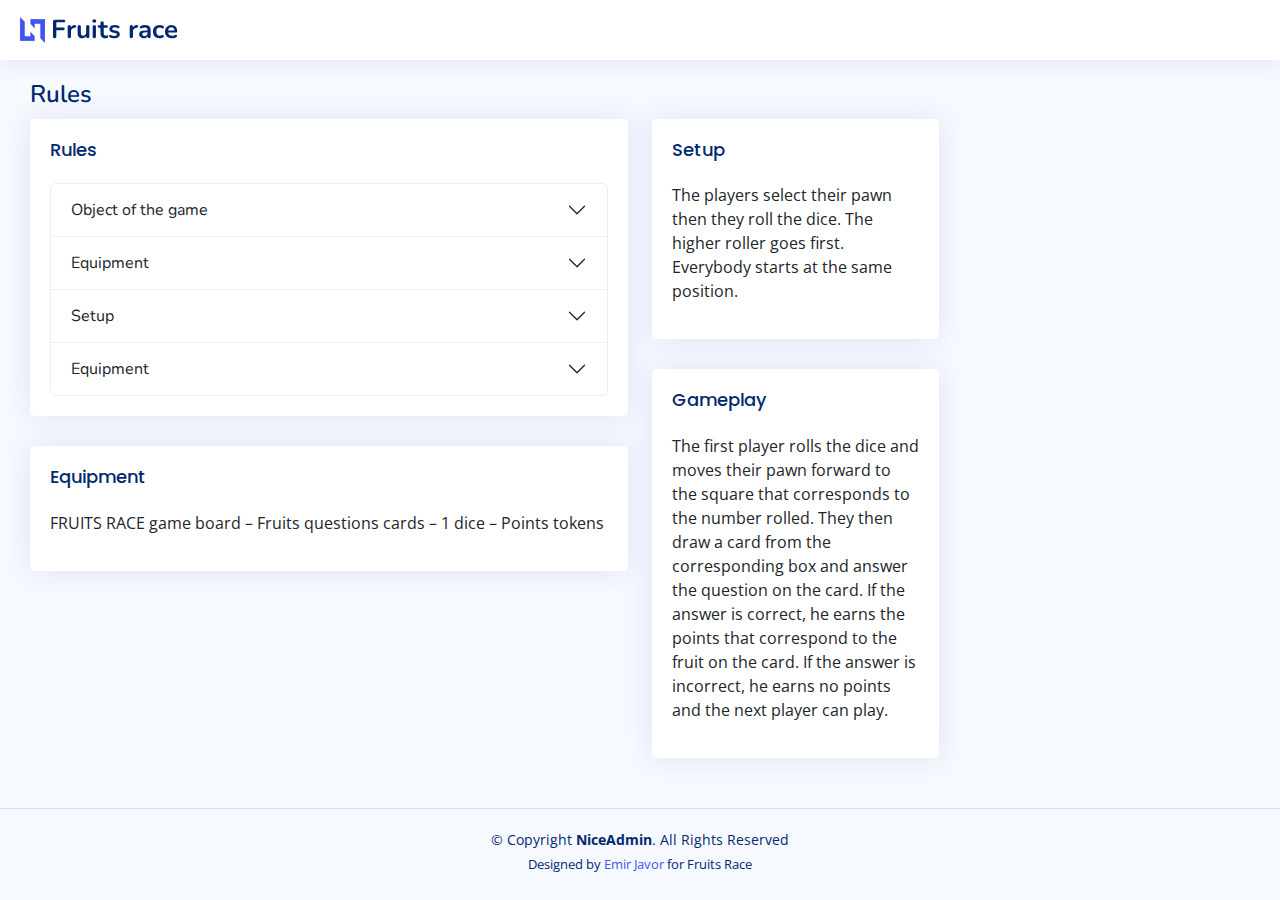
==== pages-blank.html @ c9bd0998 "first commit" ====
<!DOCTYPE html>
<html lang="en">

<head>
  <meta charset="utf-8">
  <meta content="width=device-width, initial-scale=1.0" name="viewport">

  <title>Fruits Race</title>
  <meta content="" name="description">
  <meta content="" name="keywords">

  <!-- Favicons -->
  <link href="assets/img/favicon.png" rel="icon">
  <link href="assets/img/apple-touch-icon.png" rel="apple-touch-icon">

  <!-- Google Fonts -->
  <link href="https://fonts.gstatic.com" rel="preconnect">
  <link href="https://fonts.googleapis.com/css?family=Open+Sans:300,300i,400,400i,600,600i,700,700i|Nunito:300,300i,400,400i,600,600i,700,700i|Poppins:300,300i,400,400i,500,500i,600,600i,700,700i" rel="stylesheet">

  <!-- Vendor CSS Files -->
  <link href="assets/vendor/bootstrap/css/bootstrap.min.css" rel="stylesheet">
  <link href="assets/vendor/bootstrap-icons/bootstrap-icons.css" rel="stylesheet">
  <link href="assets/vendor/boxicons/css/boxicons.min.css" rel="stylesheet">
  <link href="assets/vendor/quill/quill.snow.css" rel="stylesheet">
  <link href="assets/vendor/quill/quill.bubble.css" rel="stylesheet">
  <link href="assets/vendor/remixicon/remixicon.css" rel="stylesheet">
  <link href="assets/vendor/simple-datatables/style.css" rel="stylesheet">

  <!-- Template Main CSS File -->
  <link href="assets/css/style.css" rel="stylesheet">

  <!-- =======================================================
  * Template Name: NiceAdmin
  * Updated: Nov 17 2023 with Bootstrap v5.3.2
  * Template URL: https://bootstrapmade.com/nice-admin-bootstrap-admin-html-template/
  * Author: BootstrapMade.com
  * License: https://bootstrapmade.com/license/
  ======================================================== -->
</head>

<body class="toggle-sidebar">

  <!-- ======= Header ======= -->
  <header id="header" class="header fixed-top d-flex align-items-center">

    <div class="d-flex align-items-center justify-content-between">
      <a href="index.html" class="logo d-flex align-items-center">
        <img src="assets/img/logo.png" alt="">
        <span class="d-none d-lg-block">Fruits race</span>
      </a>
    </div><!-- End Logo -->    

  </header><!-- End Header -->

  <!-- ======= Sidebar ======= -->
  

  <main id="main" class="main">

    <div class="pagetitle">
      <h1>Rules</h1>
      <!-- <nav>
        <ol class="breadcrumb">
          <li class="breadcrumb-item"><a href="index.html">Home</a></li>
          <li class="breadcrumb-item">Pages</li>
          <li class="breadcrumb-item active">Blank</li>
        </ol>
      </nav> -->
    </div><!-- End Page Title -->

    <!-- <div class="card mb-4">
      <div class="card-body">
        <div class="d-flex justify-content-between">
          <div>
            <h4 class="card-title mb-0">Traffic</h4>
            <div class="small text-medium-emphasis">January - July 2022</div>
          </div>
          
        </div>
        <div class="c-chart-wrapper" style="height:300px;margin-top:40px;">
          <canvas class="chart" id="main-chart" height="300" style="display: block; box-sizing: border-box; height: 300px; width: 985px;" width="985"></canvas>
        </div>
      </div>
      <div class="card-footer">
       
      </div>
    </div> -->

    <section class="section">
      <div class="row">
        <div class="col-lg-6">

          <div class="card">
            <div class="card-body">
              <h5 class="card-title"> Rules </h5>
              <div class="accordion" id="accordionExample">

                <div class="accordion-item">
                  <h2 class="accordion-header" id="headingOne">
                    <button class="accordion-button collapsed" type="button" data-bs-toggle="collapse" data-bs-target="#collapseOne" aria-expanded="false" aria-controls="collapseOne">
                      Object of the game 
                    </button>
                  </h2>
                  <div id="collapseOne" class="accordion-collapse collapse" aria-labelledby="headingOne" data-bs-parent="#accordionExample" style="">
                    <div class="accordion-body">
                      <p>To move along the game board and to answer correctly to questions to earn points. To win, a player needs to reach 150 points.</p>
                    </div>
                  </div>
                </div>

                <div class="accordion-item">
                  <h2 class="accordion-header" id="headingThree">
                    <button class="accordion-button collapsed" type="button" data-bs-toggle="collapse" data-bs-target="#collapseThree" aria-expanded="false" aria-controls="collapseThree">
                      Equipment                   </button>
                  </h2>
                  <div id="collapseThree" class="accordion-collapse collapse" aria-labelledby="headingThree" data-bs-parent="#accordionExample">
                    <div class="accordion-body">
                     <p>FRUITS RACE game board – Fruits questions cards – 1 dice – Points tokens</p> 

                    </div>
                  </div>
                </div><!-- end of accordion   -->

                <div class="accordion-item">
                  <h2 class="accordion-header" id="headingTwo">
                    <button class="accordion-button collapsed" type="button" data-bs-toggle="collapse" data-bs-target="#collapseTwo" aria-expanded="false" aria-controls="collapseTwo">
                      Setup                    </button>
                  </h2>
                  <div id="collapseTwo" class="accordion-collapse collapse" aria-labelledby="headingTwo" data-bs-parent="#accordionExample">
                    <div class="accordion-body">
                      <p>The players select their pawn then they roll the dice. The higher roller goes first. Everybody starts at the same position. </p>
                    </div>
                  </div>
                </div><!-- end of accordion   -->



                <div class="accordion-item">
                  <h2 class="accordion-header" id="headingFour">
                    <button class="accordion-button collapsed" type="button" data-bs-toggle="collapse" data-bs-target="#collapseFour" aria-expanded="false" aria-controls="collapseFour">
                      Equipment                   </button>
                  </h2>
                  <div id="collapseFour" class="accordion-collapse collapse" aria-labelledby="headingFour" data-bs-parent="#accordionExample">
                    <div class="accordion-body">
                     <p>FRUITS RACE game board – Fruits questions cards – 1 dice – Points tokens</p> 

                    </div>
                  </div>
                </div><!-- end of accordion   --> 

              </div>
            </div>
          </div>


          <div class="card">
            <div class="card-body">
              <h5 class="card-title">Equipment</h5>
              <p>FRUITS RACE game board – Fruits questions cards – 1 dice – Points tokens  </p>
            </div>
          </div>

        </div>
        <div class="col-lg-3">

          <div class="card">
            <div class="card-body">
              <h5 class="card-title">Setup </h5>
              <p>The players select their pawn then they roll the dice. The higher roller goes first. Everybody starts at the same position. </p>
            </div>
          </div>


          <div class="card">
            <div class="card-body">
              <h5 class="card-title">Gameplay </h5>
              <p>The first player rolls the dice and moves their pawn forward to the square that corresponds to the number rolled. They then draw a card from the corresponding box and answer the question on the card. If the answer is correct, he earns the points that correspond to the fruit on the card. If the answer is incorrect, he earns no points and the next player can play.  </p>
            </div>
          </div>

        </div>

       
      </div>
    </section>

  </main><!-- End #main -->

  <!-- ======= Footer ======= -->
  <footer id="footer" class="footer">
    <div class="copyright">
      &copy; Copyright <strong><span>NiceAdmin</span></strong>. All Rights Reserved
    </div>
    <div class="credits">
      <!-- All the links in the footer should remain intact. -->
      <!-- You can delete the links only if you purchased the pro version. -->
      <!-- Licensing information: https://bootstrapmade.com/license/ -->
      <!-- Purchase the pro version with working PHP/AJAX contact form: https://bootstrapmade.com/nice-admin-bootstrap-admin-html-template/ -->
      Designed by <a href="https://www.linkedin.com/in/emirjavor/">Emir Javor</a> for Fruits Race
    </div>
  </footer><!-- End Footer -->

  <a href="#" class="back-to-top d-flex align-items-center justify-content-center"><i class="bi bi-arrow-up-short"></i></a>

  <!-- Vendor JS Files -->
  <script src="assets/vendor/apexcharts/apexcharts.min.js"></script>
  <script src="assets/vendor/bootstrap/js/bootstrap.bundle.min.js"></script>
  <script src="assets/vendor/chart.js/chart.umd.js"></script>
  <script src="assets/vendor/echarts/echarts.min.js"></script>
  <script src="assets/vendor/quill/quill.min.js"></script>
  <script src="assets/vendor/simple-datatables/simple-datatables.js"></script>
  <script src="assets/vendor/tinymce/tinymce.min.js"></script>
  <script src="assets/vendor/php-email-form/validate.js"></script>

  <!-- Template Main JS File -->
  <script src="assets/js/main.js"></script>
  <script>
function generateRandomArray() {
  // Initialize array with values from 1 to 13
  let originalArray = Array.from({ length: 13 }, (_, index) => index + 1);

  // Initialize result array with length 39, filled with null
  let resultArray = Array(39).fill(null);

  // Fisher-Yates shuffle algorithm for the original array
  for (let i = originalArray.length - 1; i > 0; i--) {
    const j = Math.floor(Math.random() * (i + 1));
    [originalArray[i], originalArray[j]] = [originalArray[j], originalArray[i]];
  }

  // Place shuffled values randomly in the result array
  for (let i = 0; i < resultArray.length; i++) {
    resultArray[i] = originalArray[i % originalArray.length];
  }

  return resultArray;
}

// Example usage
const randomArray = generateRandomArray();
console.log(randomArray);





  </script>

</body>

</html>
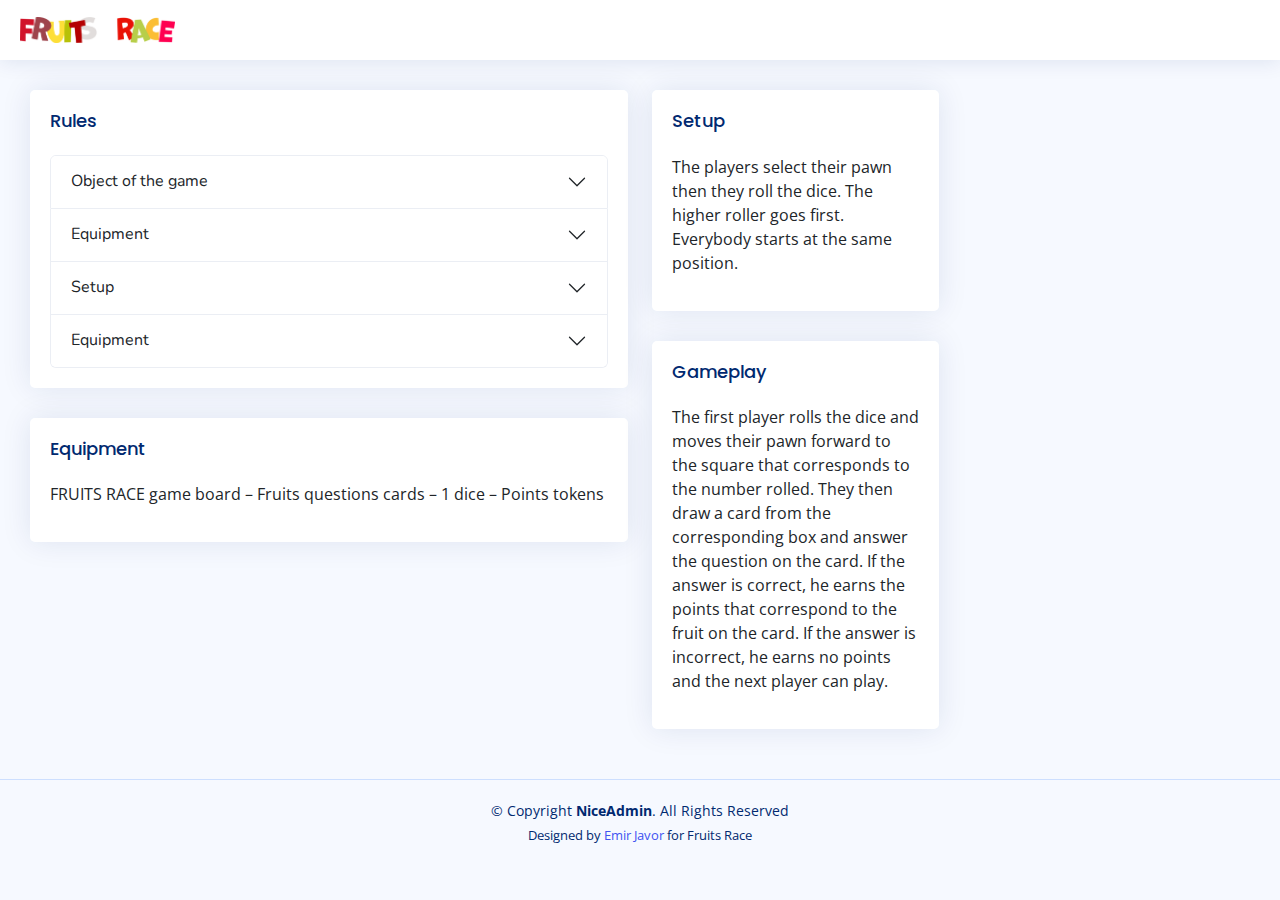
==== commit ca867df4: "image logo" ====
--- a/pages-blank.html
+++ b/pages-blank.html
@@ -10,7 +10,7 @@
   <meta content="" name="keywords">
 
   <!-- Favicons -->
-  <link href="assets/img/favicon.png" rel="icon">
+  <link href="assets/img/fruitsrace.png" rel="icon">
   <link href="assets/img/apple-touch-icon.png" rel="apple-touch-icon">
 
   <!-- Google Fonts -->
@@ -45,8 +45,8 @@
 
     <div class="d-flex align-items-center justify-content-between">
       <a href="index.html" class="logo d-flex align-items-center">
-        <img src="assets/img/logo.png" alt="">
-        <span class="d-none d-lg-block">Fruits race</span>
+        <img src="assets/img/fruitsrace.png" alt="">
+        <span class="d-none d-lg-block"></span>
       </a>
     </div><!-- End Logo -->    
 
@@ -58,7 +58,7 @@
   <main id="main" class="main">
 
     <div class="pagetitle">
-      <h1>Rules</h1>
+      <h1></h1>
       <!-- <nav>
         <ol class="breadcrumb">
           <li class="breadcrumb-item"><a href="index.html">Home</a></li>
@@ -240,13 +240,8 @@
 const randomArray = generateRandomArray();
 console.log(randomArray);
 
-
-
-
-
-  </script>
+</script>
 
 </body>
 
-</html>
-
+</html>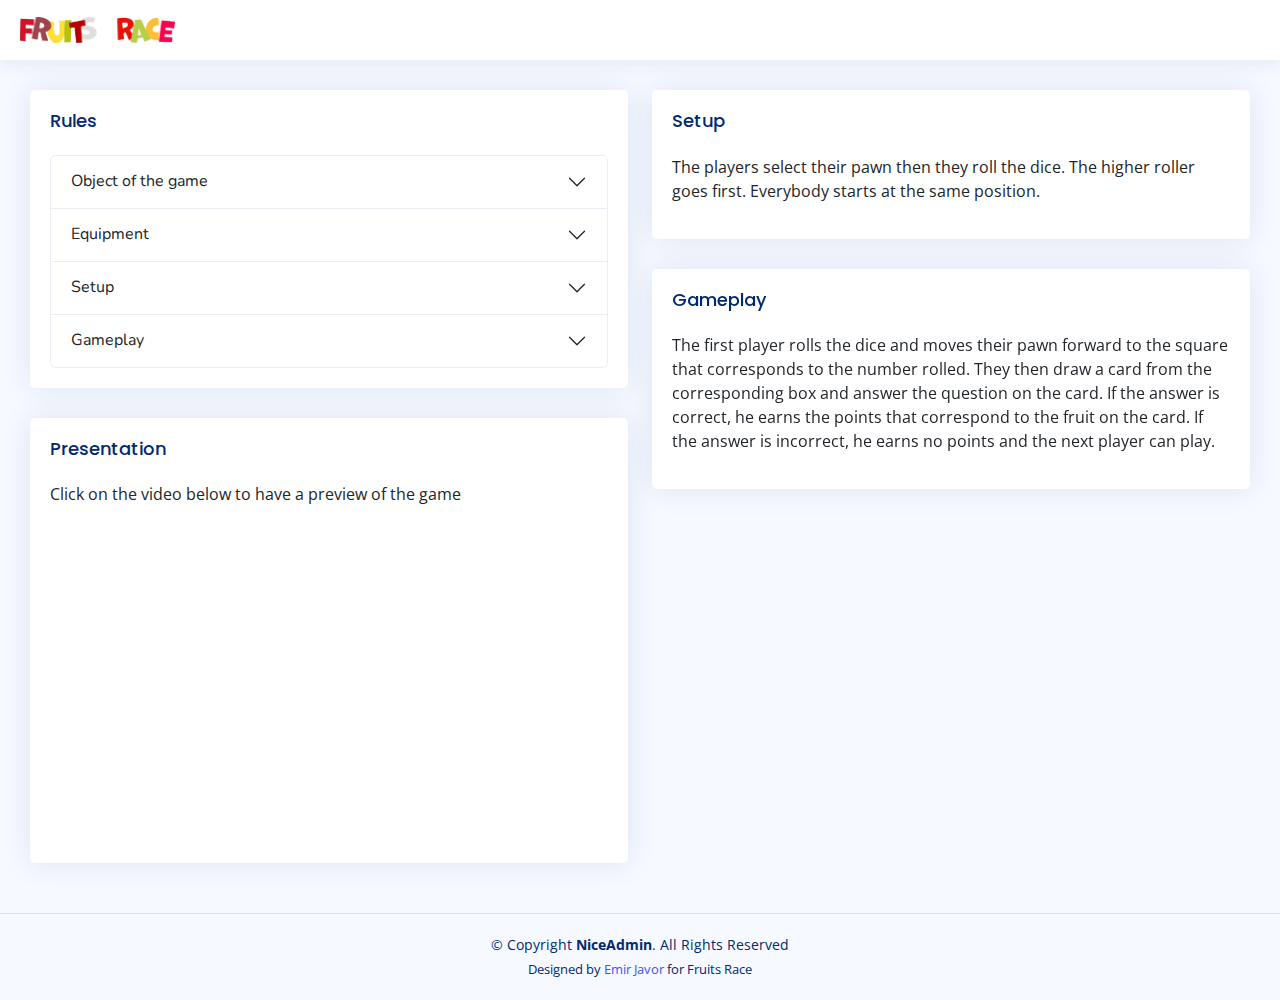
==== commit c178353e: "[ADD] video integration" ====
--- a/pages-blank.html
+++ b/pages-blank.html
@@ -138,11 +138,11 @@
                 <div class="accordion-item">
                   <h2 class="accordion-header" id="headingFour">
                     <button class="accordion-button collapsed" type="button" data-bs-toggle="collapse" data-bs-target="#collapseFour" aria-expanded="false" aria-controls="collapseFour">
-                      Equipment                   </button>
+                      Gameplay                   </button>
                   </h2>
                   <div id="collapseFour" class="accordion-collapse collapse" aria-labelledby="headingFour" data-bs-parent="#accordionExample">
                     <div class="accordion-body">
-                     <p>FRUITS RACE game board – Fruits questions cards – 1 dice – Points tokens</p> 
+                      <p>The first player rolls the dice and moves their pawn forward to the square that corresponds to the number rolled. They then draw a card from the corresponding box and answer the question on the card. If the answer is correct, he earns the points that correspond to the fruit on the card. If the answer is incorrect, he earns no points and the next player can play.  </p>
 
                     </div>
                   </div>
@@ -152,16 +152,17 @@
             </div>
           </div>
 
-
-          <div class="card">
-            <div class="card-body">
-              <h5 class="card-title">Equipment</h5>
-              <p>FRUITS RACE game board – Fruits questions cards – 1 dice – Points tokens  </p>
-            </div>
-          </div>
-
-        </div>
-        <div class="col-lg-3">
+          <div class="card">
+            <div class="card-body">
+              <h5 class="card-title">Presentation</h5>
+              <p>Click on the video below to have a preview of the game</p>
+
+              <iframe width="660" height="315" src="https://www.youtube.com/watch?v=0j1UDBqR-oM?rel=0" frameborder="0" allowfullscreen></iframe>
+            </div>
+          </div>
+
+        </div>
+        <div class="col-lg-6">
 
           <div class="card">
             <div class="card-body">
@@ -184,8 +185,10 @@
       </div>
     </section>
 
+    
   </main><!-- End #main -->
-
+  
+ 
   <!-- ======= Footer ======= -->
   <footer id="footer" class="footer">
     <div class="copyright">
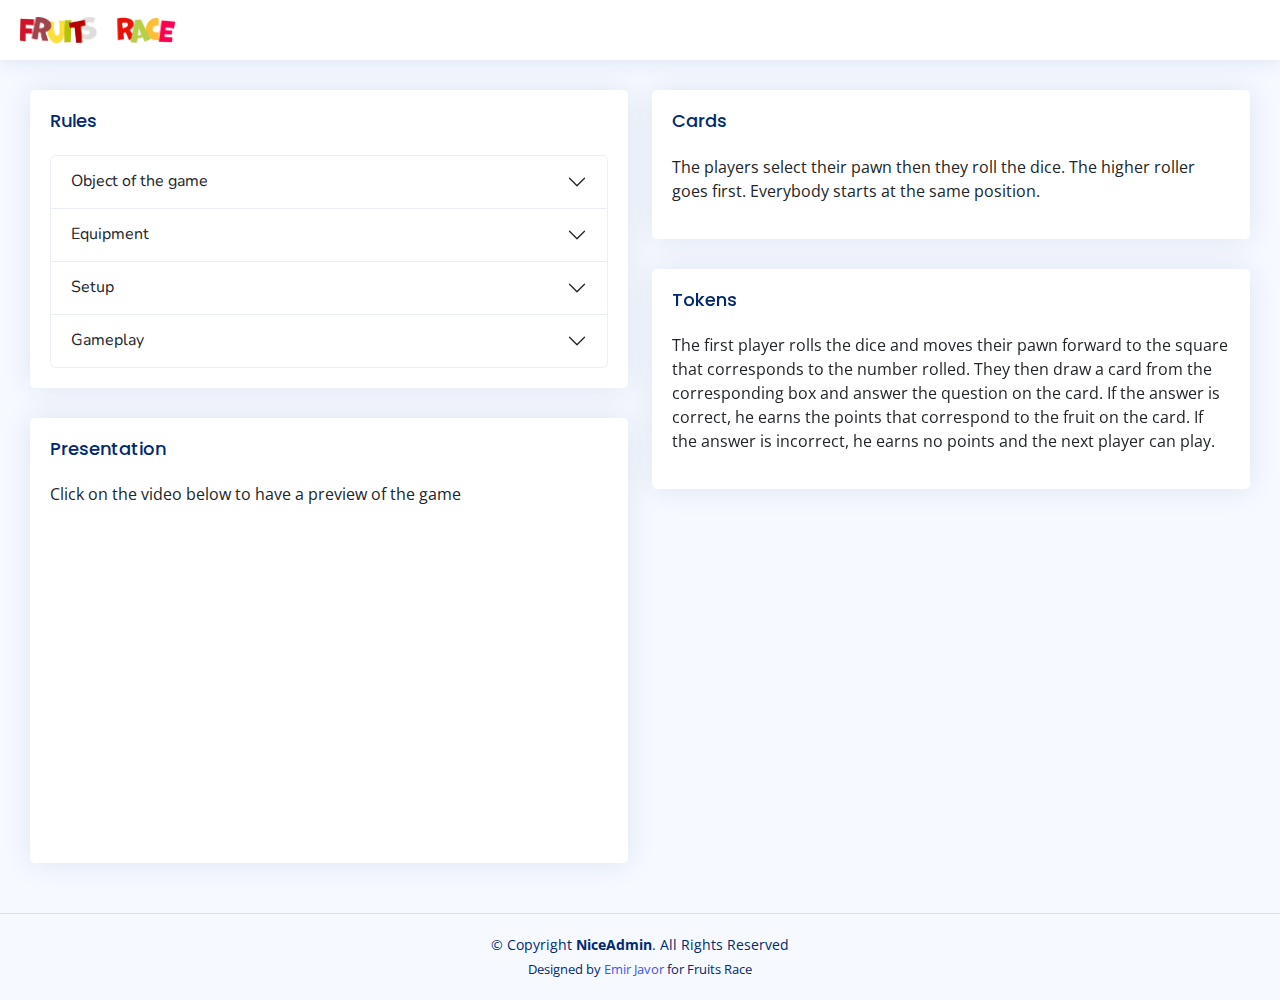
==== commit d463b71c: "titre" ====
--- a/pages-blank.html
+++ b/pages-blank.html
@@ -166,7 +166,7 @@
 
           <div class="card">
             <div class="card-body">
-              <h5 class="card-title">Setup </h5>
+              <h5 class="card-title">Cards </h5>
               <p>The players select their pawn then they roll the dice. The higher roller goes first. Everybody starts at the same position. </p>
             </div>
           </div>
@@ -174,7 +174,7 @@
 
           <div class="card">
             <div class="card-body">
-              <h5 class="card-title">Gameplay </h5>
+              <h5 class="card-title">Tokens </h5>
               <p>The first player rolls the dice and moves their pawn forward to the square that corresponds to the number rolled. They then draw a card from the corresponding box and answer the question on the card. If the answer is correct, he earns the points that correspond to the fruit on the card. If the answer is incorrect, he earns no points and the next player can play.  </p>
             </div>
           </div>
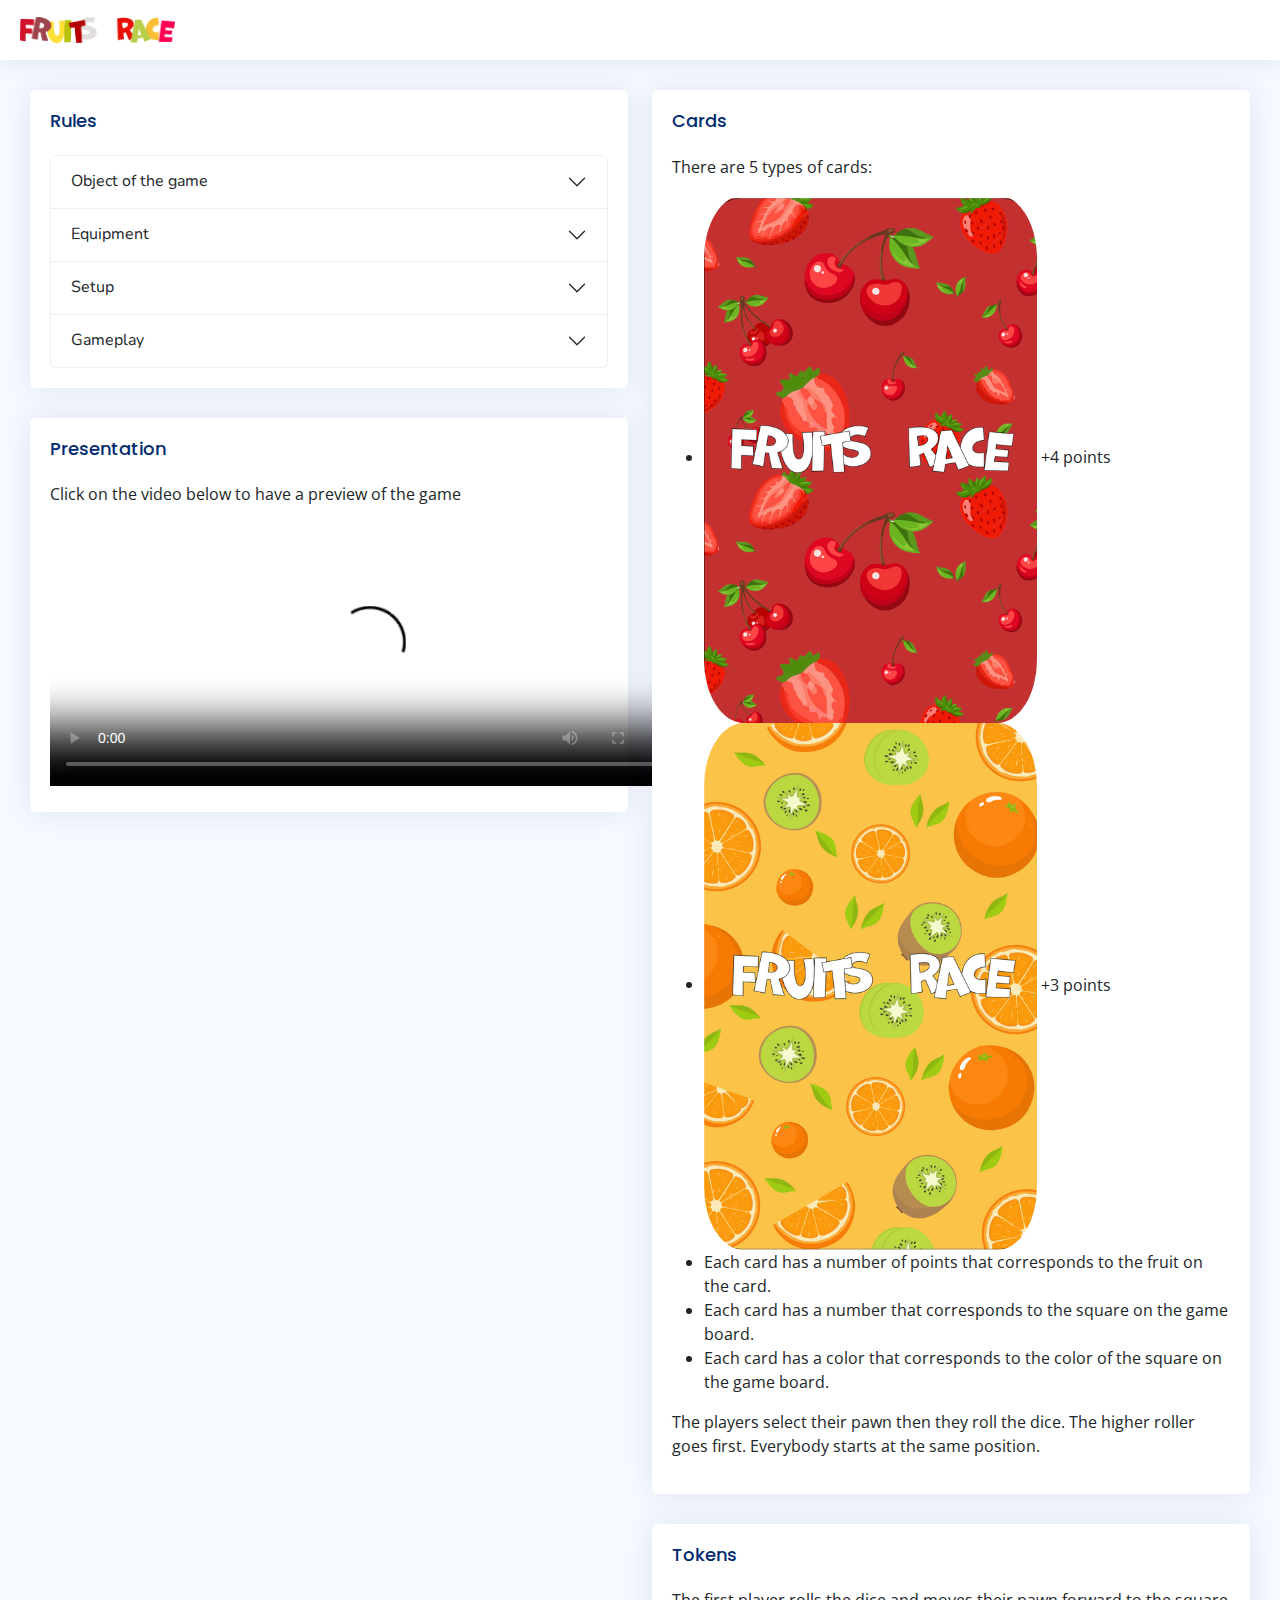
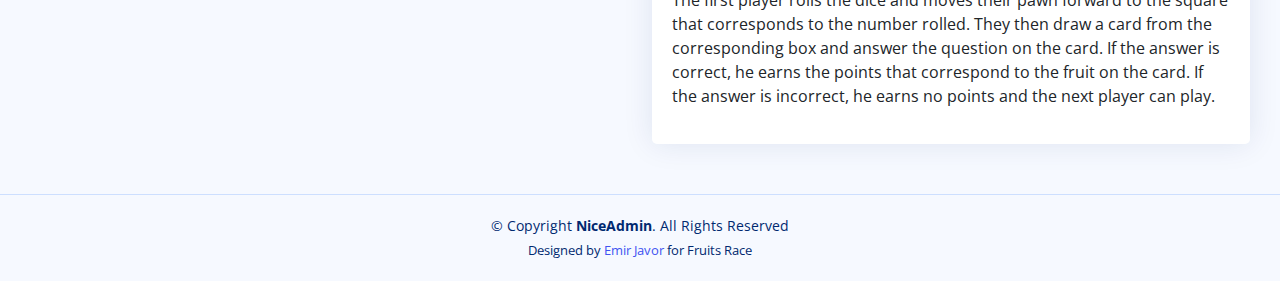
==== commit bccf901b: "[ADD] image + video" ====
--- a/pages-blank.html
+++ b/pages-blank.html
@@ -10,7 +10,7 @@
   <meta content="" name="keywords">
 
   <!-- Favicons -->
-  <link href="assets/img/fruitsrace.png" rel="icon">
+  <link href="assets/img/favicon.png" rel="icon">
   <link href="assets/img/apple-touch-icon.png" rel="apple-touch-icon">
 
   <!-- Google Fonts -->
@@ -25,6 +25,8 @@
   <link href="assets/vendor/quill/quill.bubble.css" rel="stylesheet">
   <link href="assets/vendor/remixicon/remixicon.css" rel="stylesheet">
   <link href="assets/vendor/simple-datatables/style.css" rel="stylesheet">
+
+  <link href="https://vjs.zencdn.net/8.6.1/video-js.css" rel="stylesheet" />
 
   <!-- Template Main CSS File -->
   <link href="assets/css/style.css" rel="stylesheet">
@@ -86,6 +88,7 @@
       </div>
     </div> -->
 
+
     <section class="section">
       <div class="row">
         <div class="col-lg-6">
@@ -152,12 +155,22 @@
             </div>
           </div>
 
+
           <div class="card">
             <div class="card-body">
               <h5 class="card-title">Presentation</h5>
               <p>Click on the video below to have a preview of the game</p>
-
-              <iframe width="660" height="315" src="https://www.youtube.com/watch?v=0j1UDBqR-oM?rel=0" frameborder="0" allowfullscreen></iframe>
+              <video
+              id="my-video"
+              class="video-js"
+              controls
+              preload="auto"
+              width="640"
+              height="264"
+              poster="MY_VIDEO_POSTER.jpg"
+              data-setup="{}"
+            >
+              <source src="/assets/video/api.mp4" type="video/mp4" />
             </div>
           </div>
 
@@ -167,7 +180,18 @@
           <div class="card">
             <div class="card-body">
               <h5 class="card-title">Cards </h5>
+              <p>There are 5 types of cards: </p>
+              <ul>
+                <li><img src="assets/img/fraise.png" alt=""> +4 points</li>
+                <li><img src="assets/img/orange.png" alt=""> +3 points </li>
+                <li>Each card has a number of points that corresponds to the fruit on the card. </li>
+                <li>Each card has a number that corresponds to the square on the game board. </li>
+                <li>Each card has a color that corresponds to the color of the square on the game board. </li>
+              </ul>
+              
+              
               <p>The players select their pawn then they roll the dice. The higher roller goes first. Everybody starts at the same position. </p>
+              
             </div>
           </div>
 
--- a/assets/css/style.css
+++ b/assets/css/style.css
@@ -1230,4 +1230,45 @@
   text-align: center;
   font-size: 13px;
   color: #012970;
+}
+
+img {
+  border-radius: 12%;
+  }
+
+
+
+.img-hover img {
+  -webkit-transition: all .3s ease; /* Safari and Chrome */
+  -moz-transition: all .3s ease; /* Firefox */
+  -o-transition: all .3s ease; /* IE 9 */
+  -ms-transition: all .3s ease; /* Opera */
+  transition: all .3s ease;
+  position:relative;
+}
+.img-hover img:hover {
+  -webkit-backface-visibility: hidden;
+  backface-visibility: hidden;
+  -webkit-transform:translateZ(0) scale(1.20); /* Safari and Chrome */
+  -moz-transform:scale(1.20); /* Firefox */
+  -ms-transform:scale(1.20); /* IE 9 */
+  -o-transform:translatZ(0) scale(1.20); /* Opera */
+  transform:translatZ(0) scale(1.20);
+}
+
+.img-hover:hover:after {
+  content:"";
+  position:absolute;
+  top:0;
+  left:0;
+  z-index:2;
+  width:30px;
+  height:30px;
+  border:1px solid #000;
+}
+
+.grayscale {
+-webkit-filter: brightness(1.10) grayscale(100%) contrast(90%);
+-moz-filter: brightness(1.10) grayscale(100%) contrast(90%);
+filter: brightness(1.10) grayscale(100%); 
 }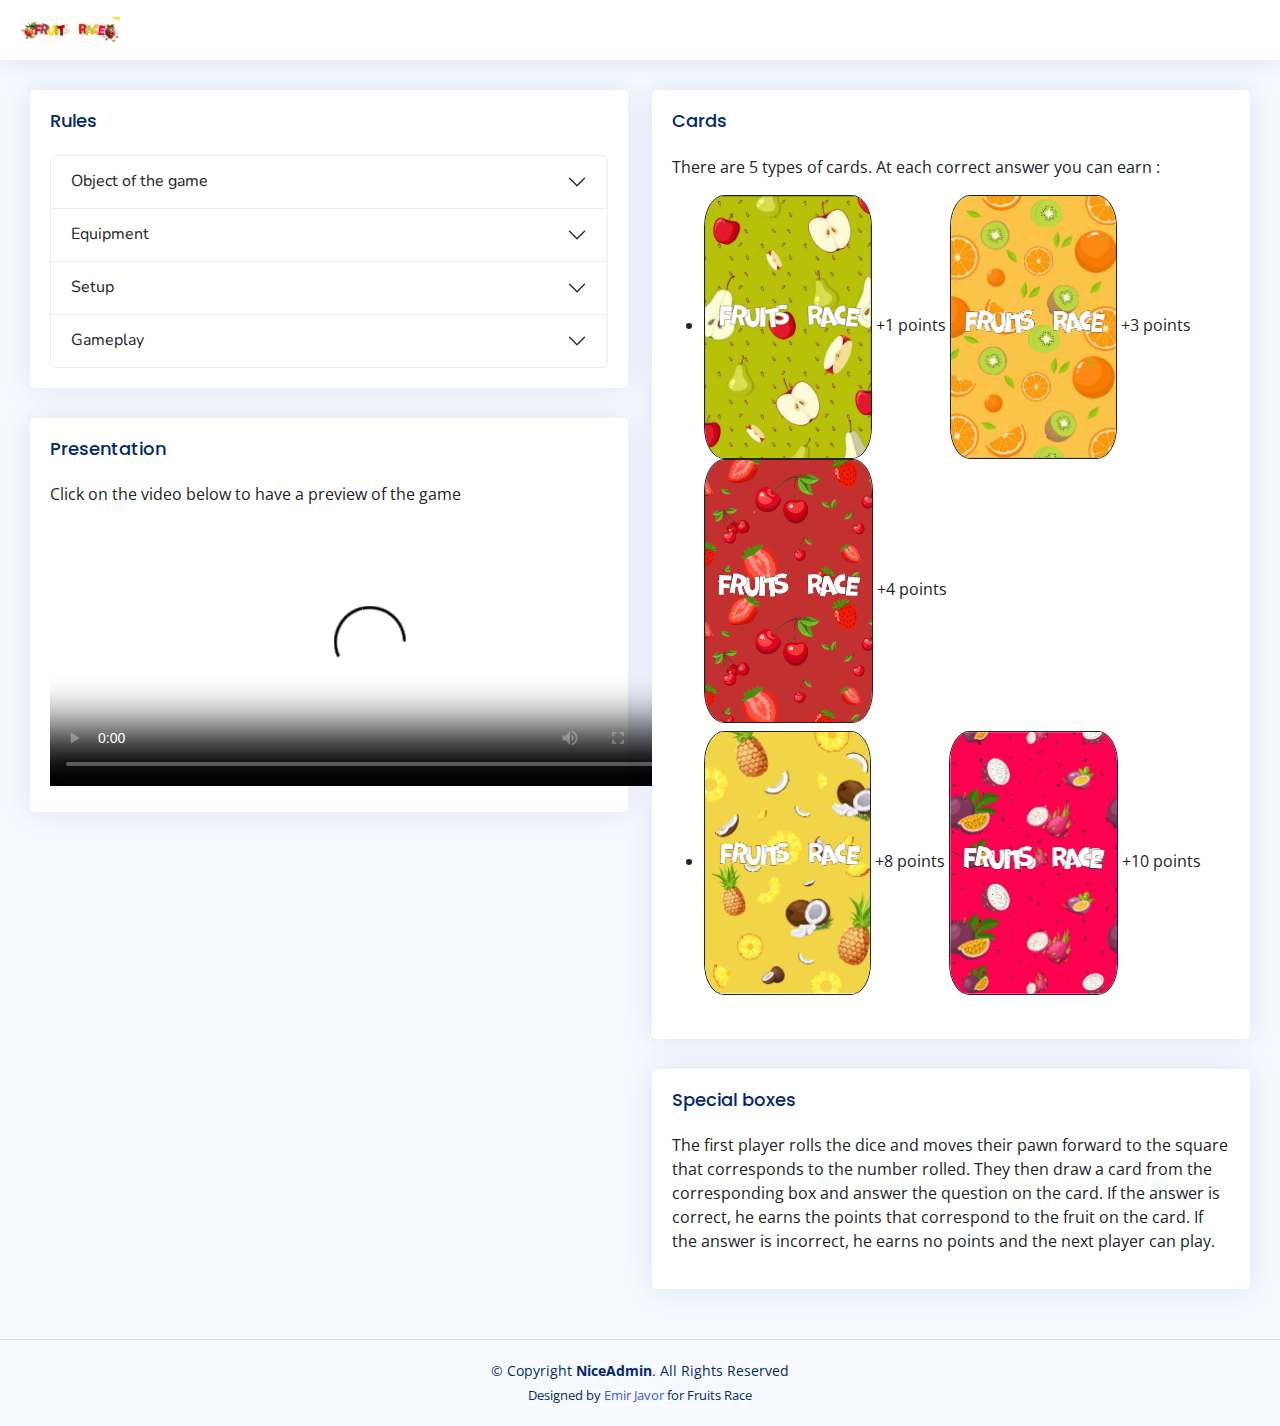
==== commit 1d2fb909: "supression img, add img, styling" ====
--- a/pages-blank.html
+++ b/pages-blank.html
@@ -180,25 +180,19 @@
           <div class="card">
             <div class="card-body">
               <h5 class="card-title">Cards </h5>
-              <p>There are 5 types of cards: </p>
+              <p>There are 5 types of cards. At each correct answer you can earn : </p>
               <ul>
-                <li><img src="assets/img/fraise.png" alt=""> +4 points</li>
-                <li><img src="assets/img/orange.png" alt=""> +3 points </li>
-                <li>Each card has a number of points that corresponds to the fruit on the card. </li>
-                <li>Each card has a number that corresponds to the square on the game board. </li>
-                <li>Each card has a color that corresponds to the color of the square on the game board. </li>
+                <li><img src="assets/img/pomme.png" class="div-img"> +1 points <img src="assets/img/orange.png" class="div-img" alt=""> +3 points <img src="assets/img/fraise.png" class="div-img" alt=""> +4 points</li>
+                <li><img src="assets/img/coco.png" class="div-img"> +8 points <img src="assets/img/dragon.png" class="div-img"> +10 points  </li>
               </ul>
-              
-              
-              <p>The players select their pawn then they roll the dice. The higher roller goes first. Everybody starts at the same position. </p>
-              
-            </div>
-          </div>
-
-
-          <div class="card">
-            <div class="card-body">
-              <h5 class="card-title">Tokens </h5>
+                          
+            </div>
+          </div>
+
+
+          <div class="card">
+            <div class="card-body">
+              <h5 class="card-title">Special boxes </h5>
               <p>The first player rolls the dice and moves their pawn forward to the square that corresponds to the number rolled. They then draw a card from the corresponding box and answer the question on the card. If the answer is correct, he earns the points that correspond to the fruit on the card. If the answer is incorrect, he earns no points and the next player can play.  </p>
             </div>
           </div>
--- a/assets/css/style.css
+++ b/assets/css/style.css
@@ -1232,9 +1232,16 @@
   color: #012970;
 }
 
-img {
+.div-img{
   border-radius: 12%;
-  }
+  width: 166,5px;
+    height: 264px;
+    border: 1px solid;
+}
+
+li{
+  padding-bottom: 8px;
+}
 
 
 
